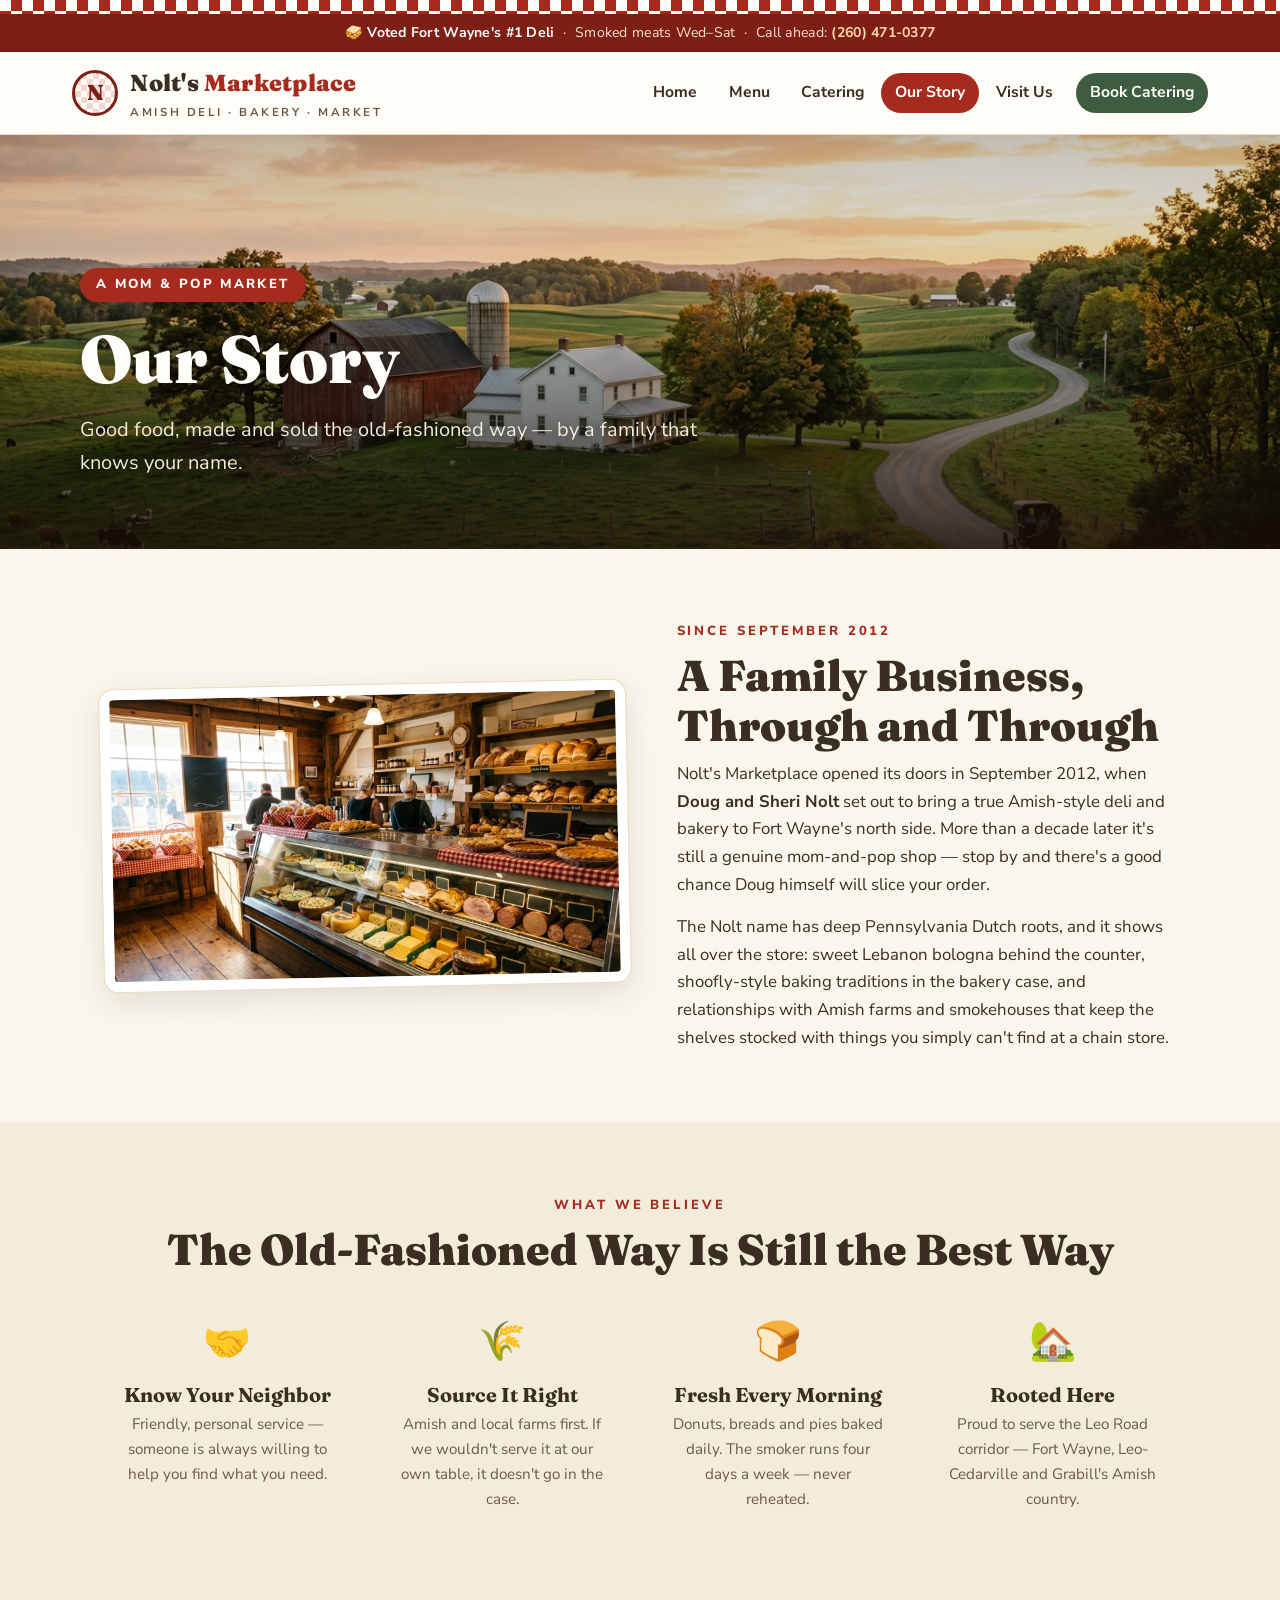
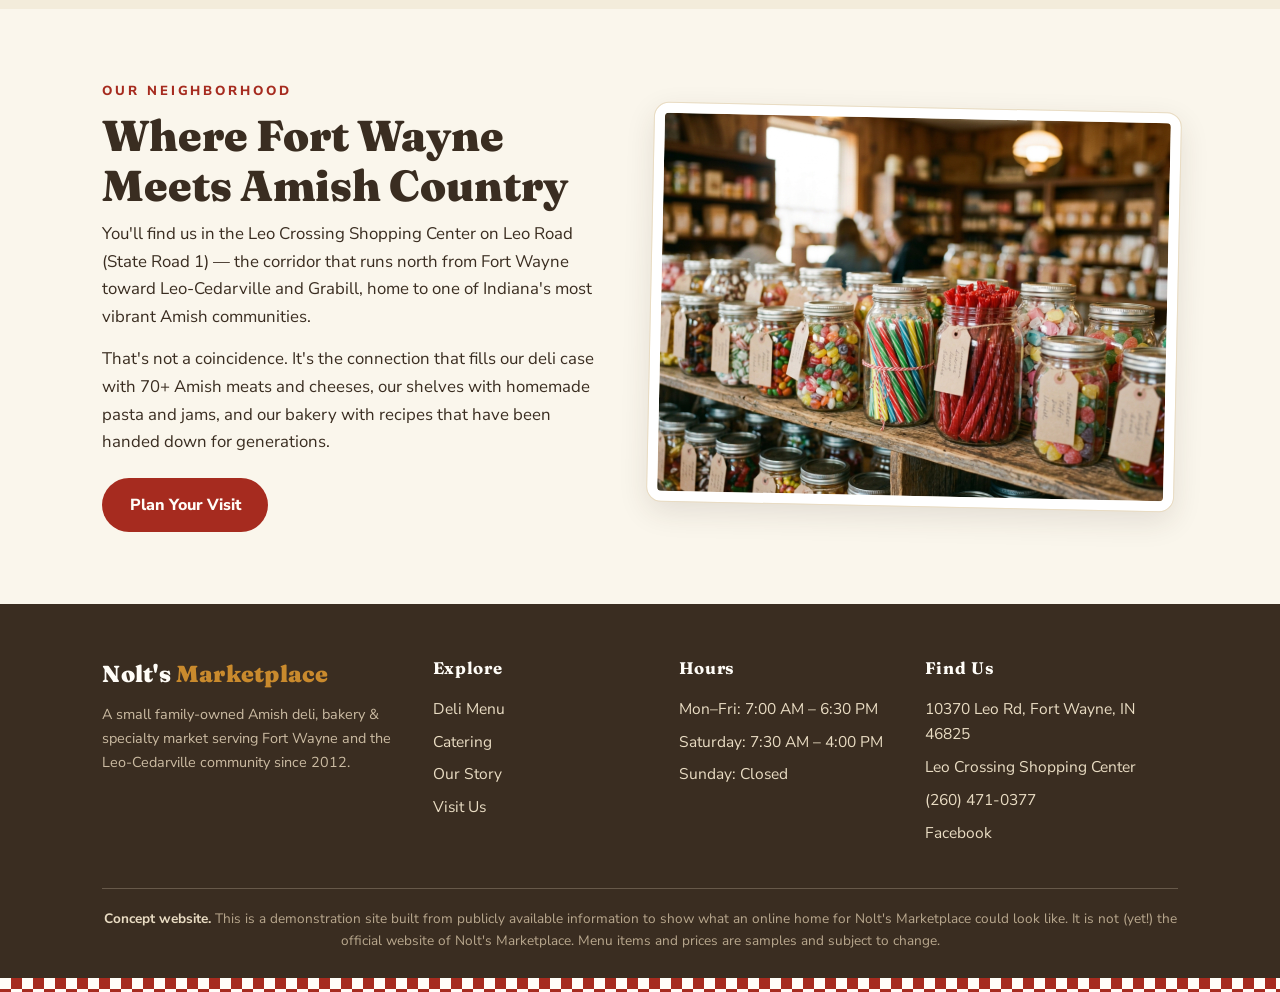
==== about.html @ 396b7263 "v1: concept website for Nolt's Marketplace built from public information Five-page static site (home" ====
<!DOCTYPE html>
<html lang="en">
<head>
<meta charset="UTF-8">
<meta name="viewport" content="width=device-width, initial-scale=1.0">
<title>Our Story — Nolt's Marketplace · Fort Wayne, IN</title>
<meta name="description" content="The story of Nolt's Marketplace — a family-owned Amish deli, bakery and market on Leo Road in Fort Wayne, run by Doug and Sheri Nolt since 2012.">
<link rel="icon" href="data:image/svg+xml,<svg xmlns='http://www.w3.org/2000/svg' viewBox='0 0 100 100'><rect width='50' height='50' fill='%23a62b1f'/><rect x='50' y='50' width='50' height='50' fill='%23a62b1f'/><rect x='50' width='50' height='50' fill='%23fffdf8'/><rect y='50' width='50' height='50' fill='%23fffdf8'/></svg>">
<link rel="stylesheet" href="css/style.css">
</head>
<body>

<div class="gingham"></div>
<div class="topbar">🥪 <strong>Voted Fort Wayne's #1 Deli</strong> &nbsp;·&nbsp; Smoked meats Wed–Sat &nbsp;·&nbsp; Call ahead: <a href="tel:+12604710377">(260) 471-0377</a></div>

<header class="site">
  <div class="nav-row">
    <a class="brand" href="index.html">
      <span class="brand-mark">N</span>
      <span>
        <span class="brand-name">Nolt's <span>Marketplace</span></span>
        <span class="brand-tag">Amish Deli · Bakery · Market</span>
      </span>
    </a>
    <nav class="main">
      <a href="index.html">Home</a>
      <a href="menu.html">Menu</a>
      <a href="catering.html">Catering</a>
      <a href="about.html" class="active">Our Story</a>
      <a href="visit.html">Visit Us</a>
      <a href="catering.html" class="cta">Book Catering</a>
    </nav>
  </div>
</header>

<section class="hero hero--page">
  <img class="hero-bg" src="assets/countryside.png" alt="Northeast Indiana countryside at golden hour with a white farmhouse, red barn and a distant horse-drawn buggy">
  <div class="wrap hero-inner">
    <span class="kicker">A mom &amp; pop market</span>
    <h1>Our Story</h1>
    <p class="lede">Good food, made and sold the old-fashioned way — by a family that knows your name.</p>
  </div>
</section>

<section class="block">
  <div class="wrap">
    <div class="split">
      <div class="split-img"><img src="assets/hero-deli-clean.png" alt="The deli counter at Nolt's Marketplace, stocked with meats, cheeses and fresh salads"></div>
      <div>
        <p class="eyebrow">Since September 2012</p>
        <h2>A Family Business, Through and Through</h2>
        <p>Nolt's Marketplace opened its doors in September 2012, when <strong>Doug and Sheri Nolt</strong> set out to bring a true Amish-style deli and bakery to Fort Wayne's north side. More than a decade later it's still a genuine mom-and-pop shop — stop by and there's a good chance Doug himself will slice your order.</p>
        <p style="margin-top:0.9rem">The Nolt name has deep Pennsylvania Dutch roots, and it shows all over the store: sweet Lebanon bologna behind the counter, shoofly-style baking traditions in the bakery case, and relationships with Amish farms and smokehouses that keep the shelves stocked with things you simply can't find at a chain store.</p>
      </div>
    </div>
  </div>
</section>

<section class="block block--deep">
  <div class="wrap center">
    <p class="eyebrow">What We Believe</p>
    <h2>The Old-Fashioned Way Is Still the Best Way</h2>
    <div class="grid grid-4">
      <div class="value">
        <div class="ico">🤝</div>
        <h3>Know Your Neighbor</h3>
        <p>Friendly, personal service — someone is always willing to help you find what you need.</p>
      </div>
      <div class="value">
        <div class="ico">🌾</div>
        <h3>Source It Right</h3>
        <p>Amish and local farms first. If we wouldn't serve it at our own table, it doesn't go in the case.</p>
      </div>
      <div class="value">
        <div class="ico">🍞</div>
        <h3>Fresh Every Morning</h3>
        <p>Donuts, breads and pies baked daily. The smoker runs four days a week — never reheated.</p>
      </div>
      <div class="value">
        <div class="ico">🏡</div>
        <h3>Rooted Here</h3>
        <p>Proud to serve the Leo Road corridor — Fort Wayne, Leo-Cedarville and Grabill's Amish country.</p>
      </div>
    </div>
  </div>
</section>

<section class="block">
  <div class="wrap">
    <div class="split rev">
      <div>
        <p class="eyebrow">Our Neighborhood</p>
        <h2>Where Fort Wayne Meets Amish Country</h2>
        <p>You'll find us in the Leo Crossing Shopping Center on Leo Road (State Road 1) — the corridor that runs north from Fort Wayne toward Leo-Cedarville and Grabill, home to one of Indiana's most vibrant Amish communities.</p>
        <p style="margin-top:0.9rem">That's not a coincidence. It's the connection that fills our deli case with 70+ Amish meats and cheeses, our shelves with homemade pasta and jams, and our bakery with recipes that have been handed down for generations.</p>
        <p style="margin-top:1.4rem"><a class="btn btn-red" href="visit.html">Plan Your Visit</a></p>
      </div>
      <div class="split-img"><img src="assets/candy.png" alt="Glass jars of old-fashioned candies on wooden country-store shelves"></div>
    </div>
  </div>
</section>

<footer class="site">
  <div class="wrap">
    <div class="cols">
      <div>
        <span class="brand-name">Nolt's <span style="color:var(--gold)">Marketplace</span></span>
        <p class="small">A small family-owned Amish deli, bakery &amp; specialty market serving Fort Wayne and the Leo-Cedarville community since 2012.</p>
      </div>
      <div>
        <h4>Explore</h4>
        <ul>
          <li><a href="menu.html">Deli Menu</a></li>
          <li><a href="catering.html">Catering</a></li>
          <li><a href="about.html">Our Story</a></li>
          <li><a href="visit.html">Visit Us</a></li>
        </ul>
      </div>
      <div>
        <h4>Hours</h4>
        <ul>
          <li>Mon–Fri: 7:00 AM – 6:30 PM</li>
          <li>Saturday: 7:30 AM – 4:00 PM</li>
          <li>Sunday: Closed</li>
        </ul>
      </div>
      <div>
        <h4>Find Us</h4>
        <ul>
          <li>10370 Leo Rd, Fort Wayne, IN 46825</li>
          <li>Leo Crossing Shopping Center</li>
          <li><a href="tel:+12604710377">(260) 471-0377</a></li>
          <li><a href="https://www.facebook.com/p/Nolts-Marketplace-100056649443318/" target="_blank" rel="noopener">Facebook</a></li>
        </ul>
      </div>
    </div>
    <div class="footnote">
      <strong>Concept website.</strong> This is a demonstration site built from publicly available information to show what an online home for Nolt's Marketplace could look like. It is not (yet!) the official website of Nolt's Marketplace. Menu items and prices are samples and subject to change.
    </div>
  </div>
</footer>
<div class="gingham"></div>

</body>
</html>
---- css/style.css ----
/* ============================================================
   Nolt's Marketplace — warm country market / deli-café
   Palette: cream, wheat, barn red, walnut, forest green
   Signature motif: red & white checkered (gingham) borders,
   echoing the checkered border of their in-store sandwich menu.
   ============================================================ */

@import url('https://fonts.googleapis.com/css2?family=Fraunces:opsz,wght@9..144,500;9..144,600;9..144,700;9..144,900&family=Nunito+Sans:ital,wght@0,400;0,600;0,700;0,800;1,400&display=swap');

:root {
  --cream: #faf6ec;
  --cream-deep: #f3ecdb;
  --wheat: #e9dcc3;
  --red: #a62b1f;
  --red-dark: #7e1f16;
  --walnut: #3a2d21;
  --walnut-soft: #6b5a48;
  --forest: #3e5c3f;
  --gold: #c98a2d;
  --white: #fffdf8;
  --shadow: 0 10px 30px rgba(58, 45, 33, 0.12);
  --radius: 14px;
  --gingham: repeating-conic-gradient(var(--red) 0% 25%, #fffdf8 0% 50%) 0 0 / 22px 22px;
}

* { margin: 0; padding: 0; box-sizing: border-box; }

html { scroll-behavior: smooth; }

body {
  font-family: 'Nunito Sans', system-ui, sans-serif;
  background: var(--cream);
  color: var(--walnut);
  line-height: 1.65;
  font-size: 1.05rem;
}

img { max-width: 100%; display: block; }

h1, h2, h3, .serif {
  font-family: 'Fraunces', Georgia, serif;
  line-height: 1.15;
  color: var(--walnut);
}

a { color: var(--red); }

.wrap { max-width: 1120px; margin: 0 auto; padding: 0 1.4rem; }

/* ---------- signature checkered strip ---------- */
.gingham {
  height: 14px;
  background: var(--gingham);
}
.gingham--thin { height: 9px; background-size: 18px 18px; }

/* ---------- header ---------- */
.topbar {
  background: var(--red-dark);
  color: #f6e3d3;
  font-size: 0.88rem;
  text-align: center;
  padding: 0.45rem 1rem;
  letter-spacing: 0.02em;
}
.topbar strong { color: #fff; }
.topbar a { color: #ffd9a8; text-decoration: none; font-weight: 700; }

header.site {
  background: var(--white);
  border-bottom: 1px solid var(--wheat);
  position: sticky;
  top: 0;
  z-index: 50;
  box-shadow: 0 2px 14px rgba(58,45,33,0.06);
}
.nav-row {
  display: flex;
  align-items: center;
  justify-content: space-between;
  gap: 1rem;
  padding: 0.8rem 1.4rem;
  max-width: 1180px;
  margin: 0 auto;
  flex-wrap: wrap;
}
.brand { text-decoration: none; display: flex; align-items: center; gap: 0.75rem; }
.brand-mark {
  width: 46px; height: 46px; border-radius: 50%;
  background: var(--gingham);
  background-size: 12px 12px;
  border: 3px solid var(--red-dark);
  display: grid; place-items: center;
  font-family: 'Fraunces', serif; font-weight: 900; font-size: 1.35rem;
  color: var(--red-dark);
  /* white core so the N reads over the checks */
  box-shadow: inset 0 0 0 100px rgba(255,253,248,0.82);
}
.brand-name {
  font-family: 'Fraunces', serif;
  font-weight: 900;
  font-size: 1.45rem;
  color: var(--walnut);
  letter-spacing: 0.01em;
}
.brand-name span { color: var(--red); }
.brand-tag {
  display: block;
  font-family: 'Nunito Sans', sans-serif;
  font-size: 0.72rem;
  font-weight: 700;
  letter-spacing: 0.22em;
  text-transform: uppercase;
  color: var(--walnut-soft);
}
nav.main { display: flex; align-items: center; gap: 0.25rem; flex-wrap: wrap; }
nav.main a {
  text-decoration: none;
  color: var(--walnut);
  font-weight: 700;
  font-size: 0.98rem;
  padding: 0.45rem 0.85rem;
  border-radius: 999px;
  transition: background 0.15s, color 0.15s;
}
nav.main a:hover { background: var(--cream-deep); color: var(--red-dark); }
nav.main a.active { background: var(--red); color: #fffdf8; }
nav.main a.cta {
  background: var(--forest);
  color: #fffdf8;
  margin-left: 0.35rem;
}
nav.main a.cta:hover { background: #2f4830; color: #fff; }

/* ---------- hero ---------- */
.hero {
  position: relative;
  min-height: 78vh;
  display: flex;
  align-items: flex-end;
  color: #fffdf8;
  isolation: isolate;
  overflow: hidden;
}
.hero-bg {
  position: absolute; inset: 0;
  width: 100%; height: 100%;
  object-fit: cover;
  z-index: -2;
}
.hero::after {
  content: "";
  position: absolute; inset: 0;
  background: linear-gradient(180deg, rgba(30,20,12,0.25) 0%, rgba(30,20,12,0.08) 40%, rgba(26,16,9,0.82) 100%);
  z-index: -1;
}
.hero-inner { padding: 6rem 0 3.5rem; width: 100%; }
.hero .kicker {
  display: inline-block;
  background: var(--red);
  color: #fffdf8;
  font-weight: 800;
  font-size: 0.82rem;
  letter-spacing: 0.18em;
  text-transform: uppercase;
  padding: 0.4rem 1rem;
  border-radius: 999px;
  margin-bottom: 1.1rem;
}
.hero h1 {
  color: #fffdf8;
  font-size: clamp(2.4rem, 5.4vw, 4.2rem);
  font-weight: 900;
  max-width: 15ch;
  text-shadow: 0 3px 22px rgba(0,0,0,0.45);
}
.hero p.lede {
  max-width: 52ch;
  margin: 1rem 0 1.8rem;
  font-size: clamp(1.05rem, 1.7vw, 1.25rem);
  color: #f4ead9;
  text-shadow: 0 2px 12px rgba(0,0,0,0.5);
}
.hero .btns { display: flex; gap: 0.8rem; flex-wrap: wrap; margin-bottom: 1rem; }

/* hero variant for inner pages */
.hero--page { min-height: 46vh; }
.hero--page .hero-inner { padding: 4.5rem 0 2.6rem; }

/* ---------- buttons ---------- */
.btn {
  display: inline-block;
  text-decoration: none;
  font-weight: 800;
  font-size: 1rem;
  padding: 0.85rem 1.7rem;
  border-radius: 999px;
  transition: transform 0.12s, box-shadow 0.12s, background 0.15s;
}
.btn:hover { transform: translateY(-2px); box-shadow: 0 8px 22px rgba(0,0,0,0.22); }
.btn-red { background: var(--red); color: #fffdf8; }
.btn-red:hover { background: var(--red-dark); }
.btn-cream { background: #fffdf8; color: var(--red-dark); }
.btn-outline {
  background: transparent; color: #fffdf8;
  border: 2px solid rgba(255,253,248,0.75);
}
.btn-outline:hover { background: rgba(255,253,248,0.14); }
.btn-forest { background: var(--forest); color: #fffdf8; }
.btn-forest:hover { background: #2f4830; }

/* ---------- info strip ---------- */
.info-strip {
  background: var(--walnut);
  color: var(--wheat);
}
.info-strip .wrap {
  display: grid;
  grid-template-columns: repeat(auto-fit, minmax(230px, 1fr));
  gap: 0.5rem 2rem;
  padding: 1.1rem 1.4rem;
}
.info-strip .cell { display: flex; align-items: center; gap: 0.75rem; font-size: 0.98rem; }
.info-strip .cell strong { color: #fffdf8; display: block; font-size: 0.8rem; letter-spacing: 0.14em; text-transform: uppercase; color: var(--gold); }
.info-strip a { color: var(--wheat); text-decoration: none; }
.info-strip a:hover { color: #fff; text-decoration: underline; }
.info-ico { font-size: 1.5rem; line-height: 1; }

/* ---------- sections ---------- */
section.block { padding: 4.5rem 0; }
section.block--deep { background: var(--cream-deep); }
section.block--white { background: var(--white); }
.eyebrow {
  font-weight: 800;
  font-size: 0.82rem;
  letter-spacing: 0.22em;
  text-transform: uppercase;
  color: var(--red);
  margin-bottom: 0.5rem;
}
.block h2 { font-size: clamp(1.9rem, 3.6vw, 2.7rem); font-weight: 900; margin-bottom: 0.6rem; }
.block .sub { color: var(--walnut-soft); max-width: 62ch; margin-bottom: 2.2rem; font-size: 1.08rem; }
.center { text-align: center; }
.center .sub { margin-left: auto; margin-right: auto; }

/* ---------- cards ---------- */
.grid { display: grid; gap: 1.6rem; }
.grid-2 { grid-template-columns: repeat(auto-fit, minmax(300px, 1fr)); }
.grid-3 { grid-template-columns: repeat(auto-fit, minmax(260px, 1fr)); }
.grid-4 { grid-template-columns: repeat(auto-fit, minmax(230px, 1fr)); }

.card {
  background: var(--white);
  border-radius: var(--radius);
  overflow: hidden;
  box-shadow: var(--shadow);
  display: flex;
  flex-direction: column;
  transition: transform 0.18s, box-shadow 0.18s;
}
.card:hover { transform: translateY(-5px); box-shadow: 0 16px 40px rgba(58,45,33,0.18); }
.card img { height: 220px; width: 100%; object-fit: cover; }
.card .pad { padding: 1.3rem 1.4rem 1.5rem; flex: 1; display: flex; flex-direction: column; }
.card h3 { font-size: 1.35rem; font-weight: 700; margin-bottom: 0.4rem; }
.card p { color: var(--walnut-soft); font-size: 0.98rem; }
.card .more { margin-top: auto; padding-top: 0.9rem; font-weight: 800; text-decoration: none; color: var(--red); }
.card .more:hover { color: var(--red-dark); }
.card-top-check { border-top: 8px solid transparent; border-image: var(--gingham) 8; }

/* smoker schedule */
.smoker-day {
  background: var(--white);
  border-radius: var(--radius);
  box-shadow: var(--shadow);
  padding: 1.5rem 1.4rem 1.4rem;
  position: relative;
  border-top: 9px solid transparent;
  border-image: repeating-conic-gradient(var(--red) 0% 25%, #fffdf8 0% 50%) 9;
}
.smoker-day .day {
  font-weight: 800;
  font-size: 0.8rem;
  letter-spacing: 0.2em;
  text-transform: uppercase;
  color: var(--forest);
}
.smoker-day h3 { font-size: 1.3rem; margin: 0.3rem 0 0.35rem; }
.smoker-day .price { font-weight: 800; color: var(--red); font-size: 1.05rem; }
.smoker-day p { color: var(--walnut-soft); font-size: 0.95rem; margin-top: 0.35rem; }

/* ---------- split feature ---------- */
.split {
  display: grid;
  grid-template-columns: 1.05fr 1fr;
  gap: 3rem;
  align-items: center;
}
.split.rev { grid-template-columns: 1fr 1.05fr; }
.split-img {
  border-radius: var(--radius);
  overflow: hidden;
  box-shadow: var(--shadow);
  border: 10px solid #fff;
  outline: 1px solid var(--wheat);
  transform: rotate(-1.2deg);
}
.split.rev .split-img { transform: rotate(1.2deg); }
.split-img img { width: 100%; height: 100%; object-fit: cover; }
@media (max-width: 840px) {
  .split, .split.rev { grid-template-columns: 1fr; gap: 1.8rem; }
}

/* checklist */
ul.checks { list-style: none; margin-top: 1rem; }
ul.checks li {
  padding-left: 2rem;
  position: relative;
  margin-bottom: 0.65rem;
  color: var(--walnut);
}
ul.checks li::before {
  content: "✓";
  position: absolute; left: 0; top: 0;
  color: var(--forest);
  font-weight: 900;
  font-size: 1.1rem;
}

/* ---------- reviews ---------- */
.review {
  background: var(--white);
  border-radius: var(--radius);
  box-shadow: var(--shadow);
  padding: 1.8rem 1.7rem 1.5rem;
  position: relative;
}
.review::before {
  content: "\201C";
  font-family: 'Fraunces', serif;
  font-size: 4.2rem;
  color: var(--wheat);
  position: absolute;
  top: 0.4rem; left: 1.1rem;
  line-height: 1;
}
.review p { position: relative; font-size: 1.02rem; margin-bottom: 1rem; padding-top: 0.9rem; }
.review .who { font-weight: 800; color: var(--red-dark); font-size: 0.92rem; }
.review .stars { color: var(--gold); letter-spacing: 0.12em; margin-bottom: 0.2rem; }

/* ---------- banner CTA ---------- */
.banner {
  position: relative;
  color: #fffdf8;
  isolation: isolate;
  overflow: hidden;
  border-radius: var(--radius);
}
.banner img.bg { position: absolute; inset: 0; width: 100%; height: 100%; object-fit: cover; z-index: -2; }
.banner::after {
  content: "";
  position: absolute; inset: 0;
  background: linear-gradient(90deg, rgba(26,16,9,0.84) 0%, rgba(26,16,9,0.45) 60%, rgba(26,16,9,0.2) 100%);
  z-index: -1;
}
.banner .pad { padding: 3.4rem 2.6rem; max-width: 60%; }
.banner h2 { color: #fffdf8; font-size: clamp(1.7rem, 3vw, 2.4rem); margin-bottom: 0.7rem; }
.banner p { color: #f0e4d0; margin-bottom: 1.5rem; }
@media (max-width: 720px) { .banner .pad { max-width: 100%; padding: 2.4rem 1.6rem; } }

/* ---------- menu page ---------- */
.menu-board {
  background: var(--white);
  border: 12px solid transparent;
  border-image: var(--gingham) 12;
  box-shadow: var(--shadow);
  padding: clamp(1.4rem, 4vw, 3rem);
}
.menu-section { margin-bottom: 2.8rem; }
.menu-section:last-child { margin-bottom: 0; }
.menu-section > h3 {
  font-size: 1.7rem;
  font-weight: 900;
  color: var(--red-dark);
  display: flex;
  align-items: center;
  gap: 0.9rem;
  margin-bottom: 0.3rem;
}
.menu-section > h3::after {
  content: "";
  flex: 1;
  height: 7px;
  background: var(--gingham);
  background-size: 14px 14px;
  border-radius: 4px;
  opacity: 0.9;
}
.menu-section .note { color: var(--walnut-soft); font-size: 0.95rem; font-style: italic; margin-bottom: 1.2rem; }
.menu-items { display: grid; grid-template-columns: 1fr 1fr; gap: 0.35rem 2.6rem; }
@media (max-width: 760px) { .menu-items { grid-template-columns: 1fr; } }
.mi {
  display: grid;
  grid-template-columns: 1fr auto;
  gap: 0.2rem 1rem;
  padding: 0.7rem 0.2rem;
  border-bottom: 1px dashed var(--wheat);
}
.mi .n { font-weight: 800; font-size: 1.04rem; }
.mi .p { font-weight: 800; color: var(--red); white-space: nowrap; font-size: 1.02rem; }
.mi .d { grid-column: 1 / -1; color: var(--walnut-soft); font-size: 0.92rem; line-height: 1.5; }
.pill {
  display: inline-block;
  background: var(--cream-deep);
  color: var(--forest);
  font-size: 0.72rem;
  font-weight: 800;
  letter-spacing: 0.08em;
  text-transform: uppercase;
  border-radius: 999px;
  padding: 0.1rem 0.6rem;
  margin-left: 0.45rem;
  vertical-align: 2px;
}
.menu-photo {
  border-radius: var(--radius);
  overflow: hidden;
  box-shadow: var(--shadow);
  margin: 0.6rem 0 1.6rem;
}
.menu-photo img { width: 100%; height: 240px; object-fit: cover; }

/* ---------- catering packages ---------- */
.pkg {
  background: var(--white);
  border-radius: var(--radius);
  box-shadow: var(--shadow);
  overflow: hidden;
  display: flex;
  flex-direction: column;
}
.pkg .head {
  background: var(--walnut);
  color: var(--wheat);
  padding: 1.4rem 1.5rem 1.2rem;
}
.pkg.feature .head { background: var(--red-dark); }
.pkg .head h3 { color: #fffdf8; font-size: 1.45rem; }
.pkg .head .per { color: var(--gold); font-weight: 800; font-size: 1.15rem; }
.pkg .head .per small { color: var(--wheat); font-weight: 600; }
.pkg .body { padding: 1.4rem 1.5rem 1.6rem; flex: 1; display: flex; flex-direction: column; }
.pkg .body ul.checks { margin-top: 0; margin-bottom: 1.2rem; }
.pkg .body .btn { margin-top: auto; text-align: center; }
.badge-top {
  background: var(--gold);
  color: var(--walnut);
  font-size: 0.75rem;
  font-weight: 800;
  letter-spacing: 0.14em;
  text-transform: uppercase;
  text-align: center;
  padding: 0.35rem;
}

/* ---------- forms ---------- */
form.inquiry { display: grid; grid-template-columns: 1fr 1fr; gap: 1.1rem; }
form.inquiry .full { grid-column: 1 / -1; }
form.inquiry label { font-weight: 800; font-size: 0.9rem; display: block; margin-bottom: 0.3rem; }
form.inquiry input, form.inquiry select, form.inquiry textarea {
  width: 100%;
  font: inherit;
  padding: 0.75rem 0.9rem;
  border: 1.5px solid var(--wheat);
  border-radius: 10px;
  background: var(--white);
  color: var(--walnut);
}
form.inquiry input:focus, form.inquiry select:focus, form.inquiry textarea:focus {
  outline: 2px solid var(--red);
  border-color: transparent;
}
@media (max-width: 700px) { form.inquiry { grid-template-columns: 1fr; } }

/* ---------- hours table ---------- */
table.hours { width: 100%; border-collapse: collapse; }
table.hours td {
  padding: 0.7rem 0.4rem;
  border-bottom: 1px dashed var(--wheat);
  font-size: 1.02rem;
}
table.hours td:last-child { text-align: right; font-weight: 800; }
table.hours tr.closed td { color: var(--walnut-soft); }
table.hours tr.today td { color: var(--red-dark); font-weight: 800; }

.map-frame {
  border-radius: var(--radius);
  overflow: hidden;
  box-shadow: var(--shadow);
  border: 10px solid #fff;
  outline: 1px solid var(--wheat);
}
.map-frame iframe { display: block; width: 100%; height: 420px; border: 0; }

/* ---------- big stat / values ---------- */
.value {
  text-align: center;
  padding: 1.6rem 1.2rem;
}
.value .ico { font-size: 2.4rem; margin-bottom: 0.6rem; }
.value h3 { font-size: 1.25rem; margin-bottom: 0.35rem; }
.value p { color: var(--walnut-soft); font-size: 0.95rem; }

/* ---------- footer ---------- */
footer.site {
  background: var(--walnut);
  color: var(--wheat);
  margin-top: 0;
}
footer.site .cols {
  display: grid;
  grid-template-columns: 1.4fr 1fr 1fr 1.2fr;
  gap: 2.2rem;
  padding: 3.2rem 0 2.2rem;
}
@media (max-width: 860px) { footer.site .cols { grid-template-columns: 1fr 1fr; } }
@media (max-width: 540px) { footer.site .cols { grid-template-columns: 1fr; } }
footer.site h4 {
  font-family: 'Fraunces', serif;
  color: #fffdf8;
  font-size: 1.05rem;
  margin-bottom: 0.8rem;
  letter-spacing: 0.04em;
}
footer.site a { color: var(--wheat); text-decoration: none; }
footer.site a:hover { color: #fff; text-decoration: underline; }
footer.site ul { list-style: none; }
footer.site li { margin-bottom: 0.45rem; font-size: 0.97rem; }
footer.site .brand-name { color: #fffdf8; }
footer.site p.small { font-size: 0.9rem; color: #cbbba2; margin-top: 0.6rem; }
.footnote {
  border-top: 1px solid rgba(233,220,195,0.25);
  padding: 1.2rem 0 1.6rem;
  font-size: 0.85rem;
  color: #b9a88e;
  text-align: center;
}
.footnote strong { color: var(--wheat); }

/* ---------- misc ---------- */
.tip {
  background: #fdf3e3;
  border-left: 5px solid var(--gold);
  border-radius: 0 10px 10px 0;
  padding: 1rem 1.3rem;
  font-size: 0.98rem;
  margin: 1.6rem 0;
}
.tip strong { color: var(--red-dark); }

@media (max-width: 640px) {
  .hero { min-height: 66vh; }
  .hero-inner { padding-top: 4rem; }
  nav.main { justify-content: center; width: 100%; }
  .nav-row { justify-content: center; }
}
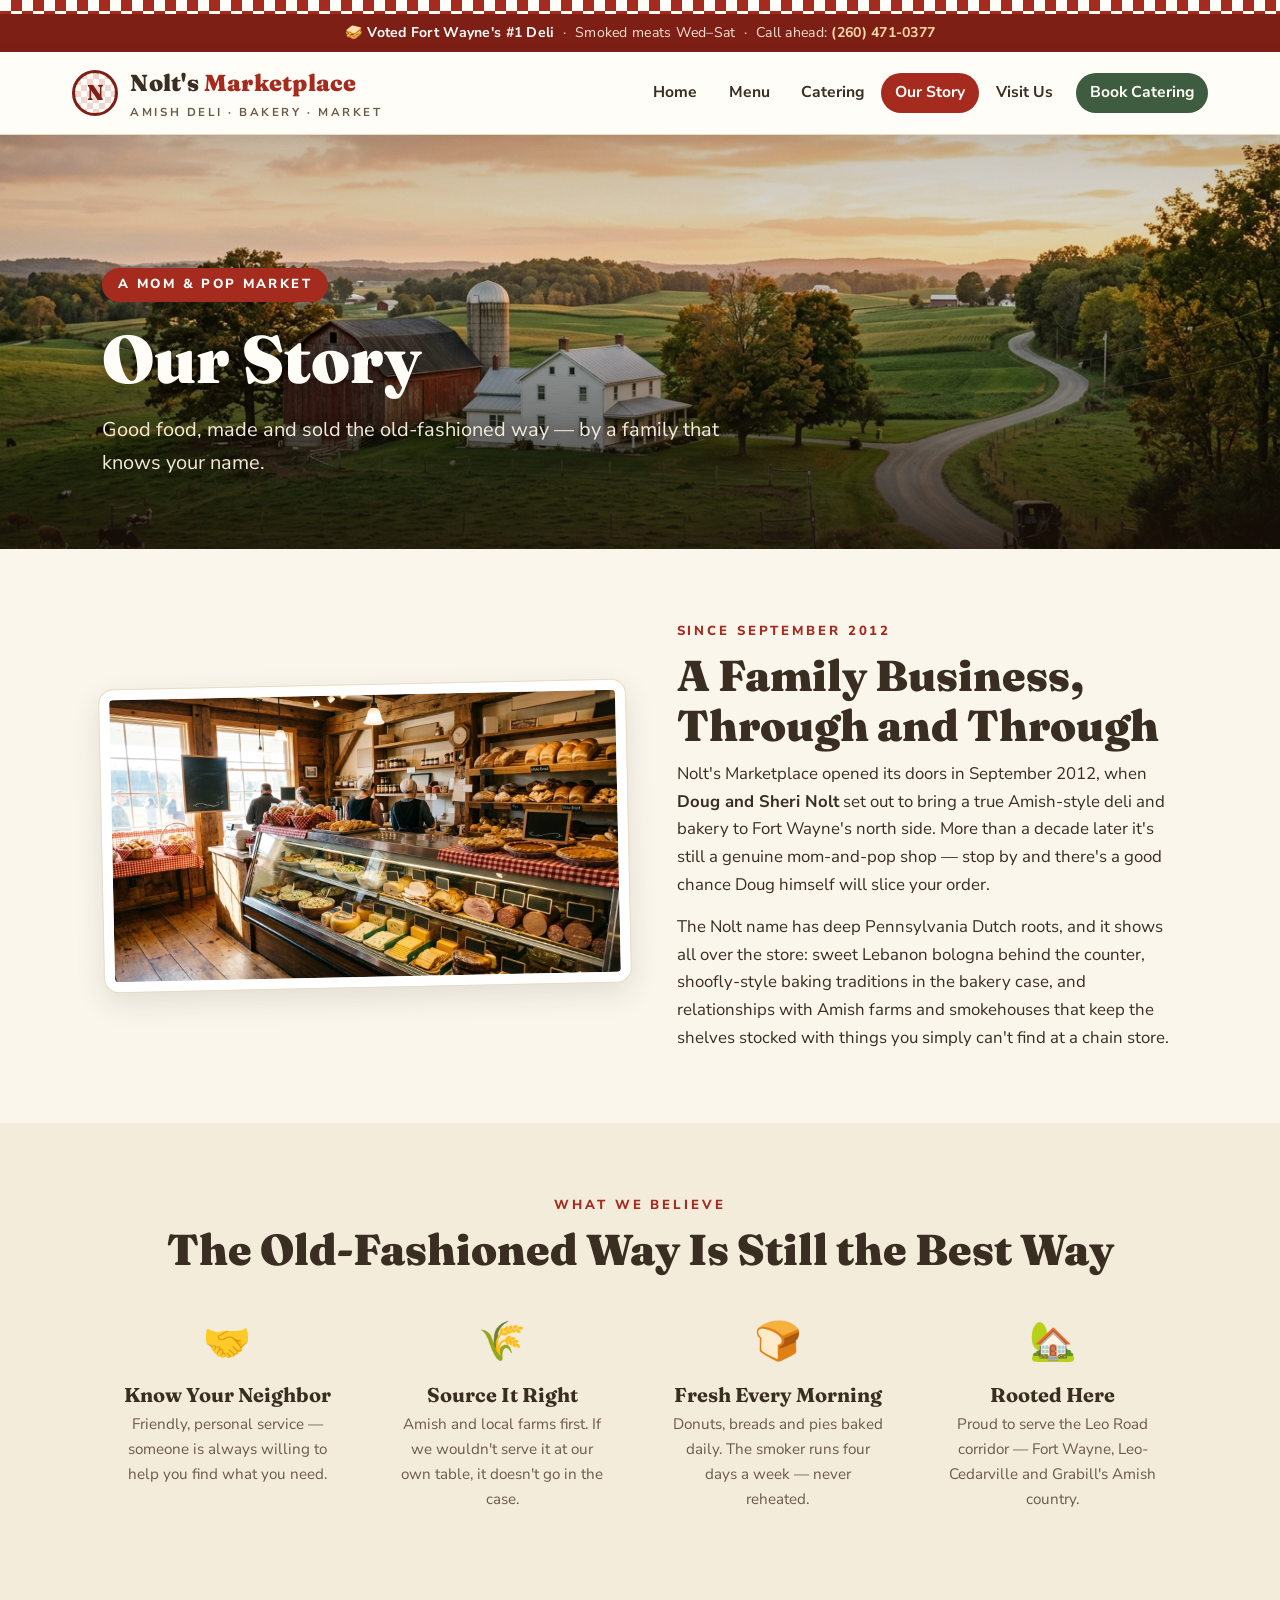
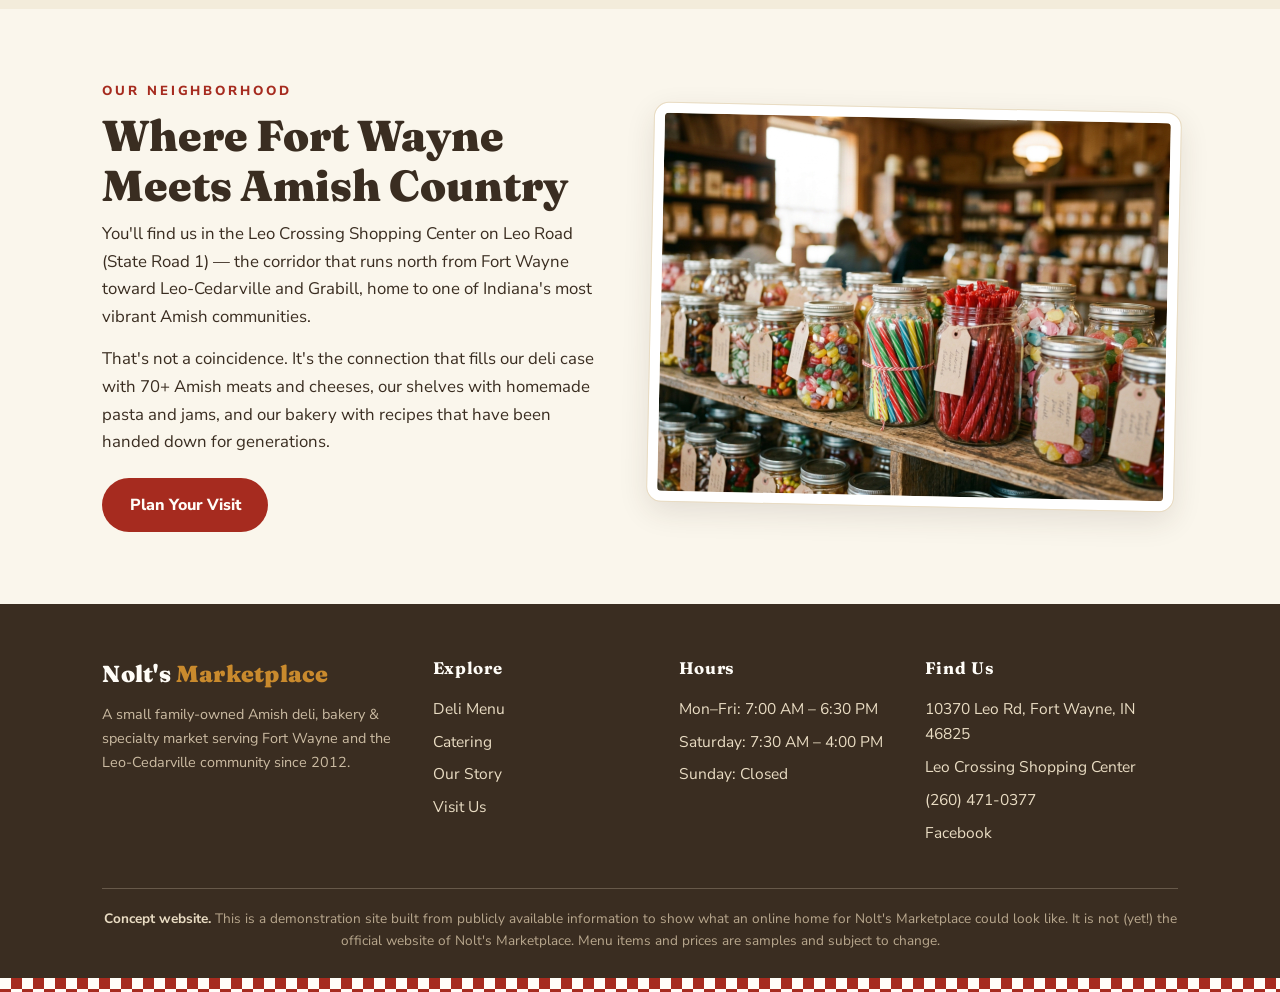
==== commit 2e1a4443: "Add privacy-friendly analytics (GoatCounter, no cookies, host+path only) Co-Authored-By: Claude Fabl" ====
--- a/about.html
+++ b/about.html
@@ -141,5 +141,10 @@
 </footer>
 <div class="gingham"></div>
 
+<script>
+  // Privacy-friendly analytics (GoatCounter) - no cookies, records host+path only
+  window.goatcounter = { path: function(p) { return location.host + p; } };
+</script>
+<script data-goatcounter="https://alreadydone.goatcounter.com/count" async src="//gc.zgo.at/count.js"></script>
 </body>
 </html>
--- a/css/style.css
+++ b/css/style.css
@@ -154,7 +154,7 @@
   background: linear-gradient(180deg, rgba(30,20,12,0.25) 0%, rgba(30,20,12,0.08) 40%, rgba(26,16,9,0.82) 100%);
   z-index: -1;
 }
-.hero-inner { padding: 6rem 0 3.5rem; width: 100%; }
+.hero-inner { padding-top: 6rem; padding-bottom: 3.5rem; width: 100%; }
 .hero .kicker {
   display: inline-block;
   background: var(--red);
@@ -185,7 +185,7 @@
 
 /* hero variant for inner pages */
 .hero--page { min-height: 46vh; }
-.hero--page .hero-inner { padding: 4.5rem 0 2.6rem; }
+.hero--page .hero-inner { padding-top: 4.5rem; padding-bottom: 2.6rem; }
 
 /* ---------- buttons ---------- */
 .btn {
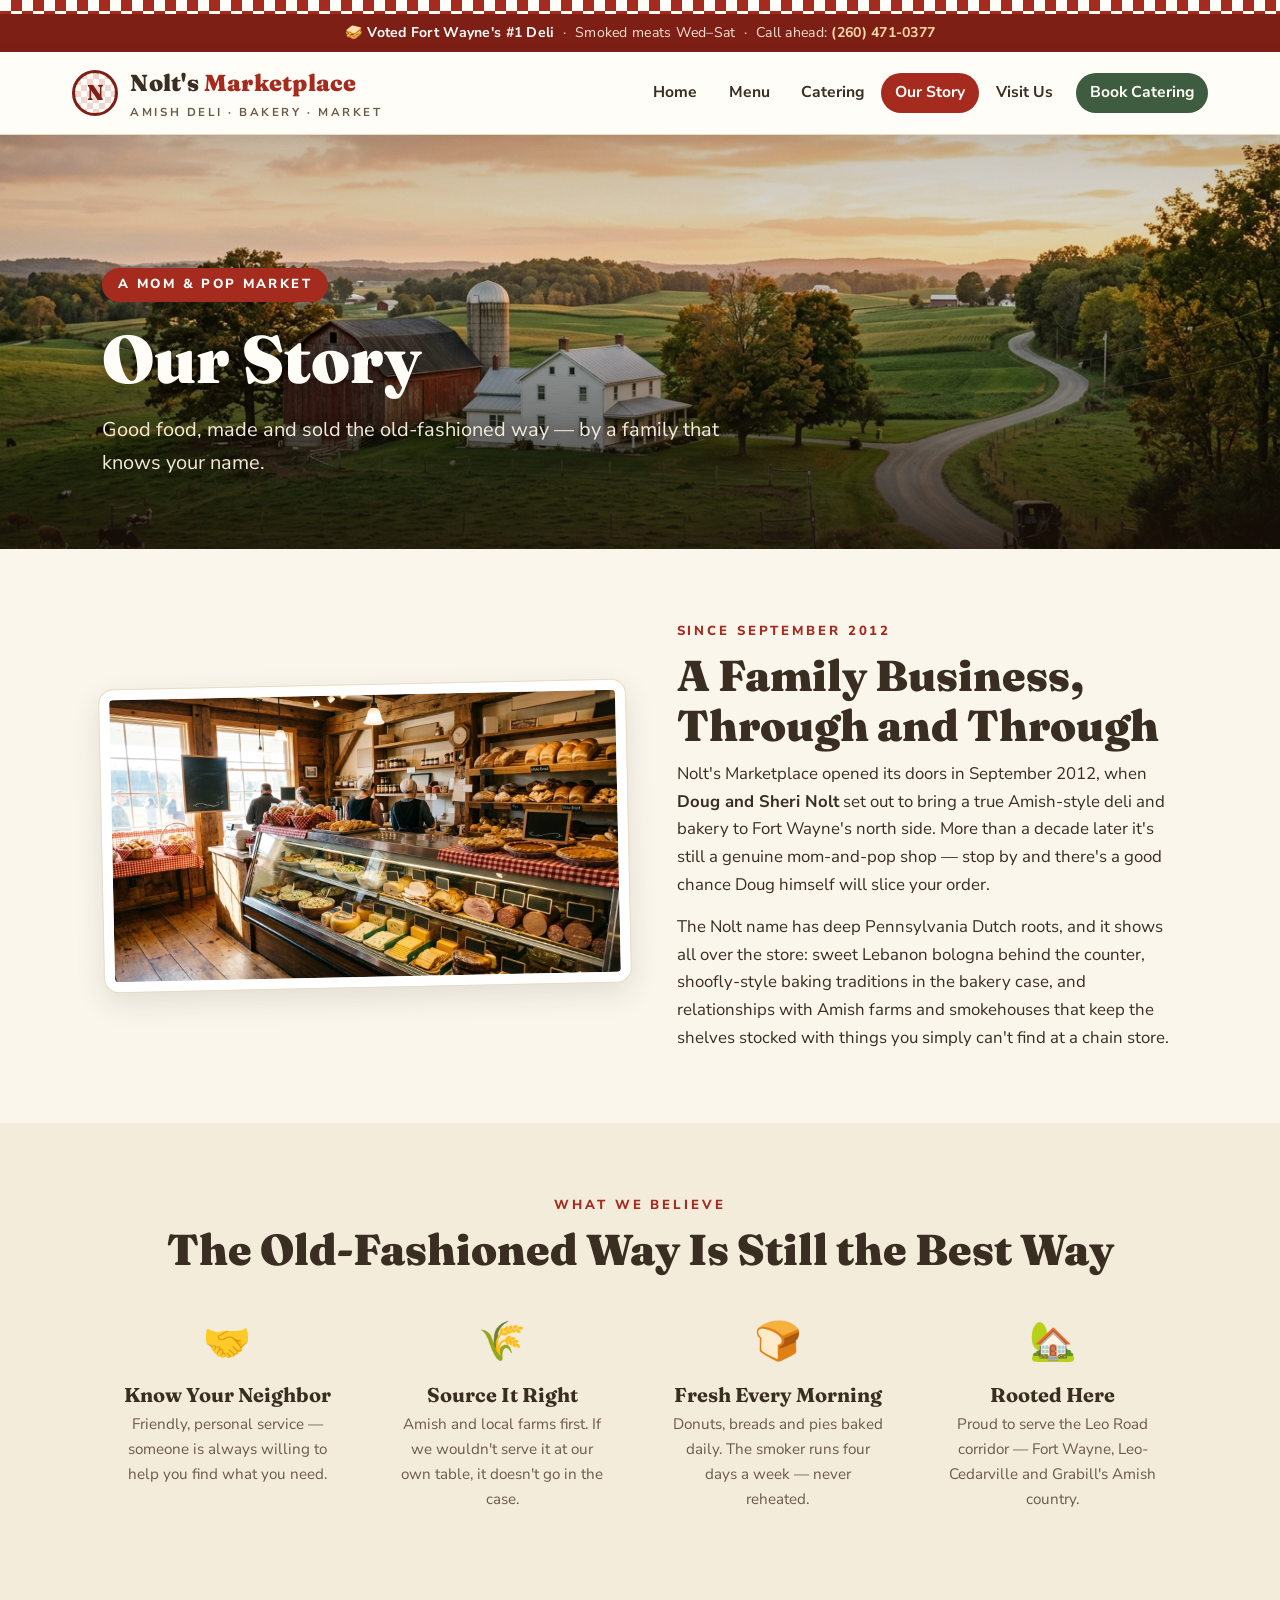
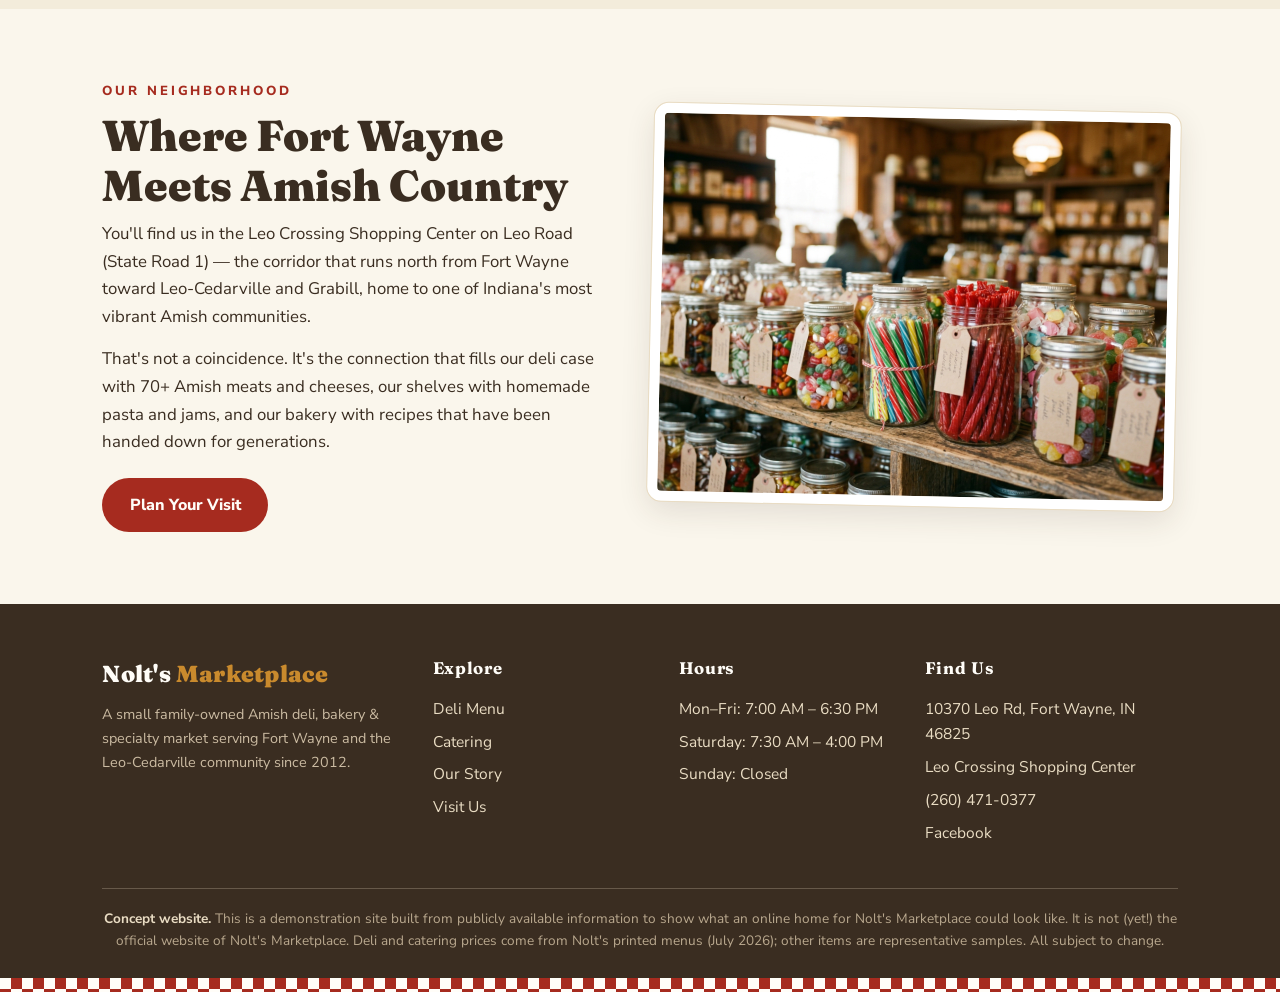
==== commit 66c0518c: "Catering: real prices from Nolt's printed trifold + pamphlet branding + blessed-day sign-off - Cater" ====
--- a/about.html
+++ b/about.html
@@ -135,7 +135,7 @@
       </div>
     </div>
     <div class="footnote">
-      <strong>Concept website.</strong> This is a demonstration site built from publicly available information to show what an online home for Nolt's Marketplace could look like. It is not (yet!) the official website of Nolt's Marketplace. Menu items and prices are samples and subject to change.
+      <strong>Concept website.</strong> This is a demonstration site built from publicly available information to show what an online home for Nolt's Marketplace could look like. It is not (yet!) the official website of Nolt's Marketplace. Deli and catering prices come from Nolt's printed menus (July 2026); other items are representative samples. All subject to change.
     </div>
   </div>
 </footer>
@@ -145,6 +145,6 @@
   // Privacy-friendly analytics (GoatCounter) - no cookies, records host+path only
   window.goatcounter = { path: function(p) { return location.host + p; } };
 </script>
-<script data-goatcounter="https://alreadydone.goatcounter.com/count" async src="//gc.zgo.at/count.js"></script>
+<script data-goatcounter="https://flylow3d.goatcounter.com/count" async src="//gc.zgo.at/count.js"></script>
 </body>
 </html>
--- a/css/style.css
+++ b/css/style.css
@@ -5,7 +5,7 @@
    echoing the checkered border of their in-store sandwich menu.
    ============================================================ */
 
-@import url('https://fonts.googleapis.com/css2?family=Fraunces:opsz,wght@9..144,500;9..144,600;9..144,700;9..144,900&family=Nunito+Sans:ital,wght@0,400;0,600;0,700;0,800;1,400&display=swap');
+@import url('https://fonts.googleapis.com/css2?family=Fraunces:opsz,wght@9..144,500;9..144,600;9..144,700;9..144,900&family=Nunito+Sans:ital,wght@0,400;0,600;0,700;0,800;1,400&family=Luckiest+Guy&family=Caveat:wght@600;700&display=swap');
 
 :root {
   --cream: #faf6ec;
@@ -17,6 +17,7 @@
   --walnut-soft: #6b5a48;
   --forest: #3e5c3f;
   --gold: #c98a2d;
+  --stamp: #d94a3a; /* the brighter red of their printed catering trifold */
   --white: #fffdf8;
   --shadow: 0 10px 30px rgba(58, 45, 33, 0.12);
   --radius: 14px;
@@ -545,6 +546,48 @@
 }
 .footnote strong { color: var(--wheat); }
 
+/* ---------- pamphlet branding ----------
+   Echoes Nolt's printed catering trifold: chunky red stamped
+   all-caps headings, handwritten red script accents. */
+.stamp-h {
+  font-family: 'Luckiest Guy', 'Fraunces', cursive;
+  font-weight: 400;
+  color: var(--stamp) !important;
+  text-transform: uppercase;
+  letter-spacing: 0.05em;
+}
+.script-tagline {
+  font-family: 'Caveat', cursive;
+  font-weight: 700;
+  color: var(--stamp);
+  font-size: clamp(1.6rem, 3vw, 2.1rem);
+  line-height: 1.2;
+  transform: rotate(-1.2deg);
+  margin: -0.1rem 0 0.7rem;
+}
+
+/* ---------- blessed sign-off (how every Nolt's visit ends) ---------- */
+.blessed {
+  background: var(--white);
+  border-top: 1px solid var(--wheat);
+  padding: 3.2rem 1.4rem 3.4rem;
+  text-align: center;
+}
+.blessed .script-line {
+  display: inline-block;
+  font-family: 'Caveat', cursive;
+  font-weight: 700;
+  font-size: clamp(2.3rem, 5.5vw, 3.4rem);
+  color: var(--stamp);
+  line-height: 1.05;
+  transform: rotate(-1.5deg);
+}
+.blessed .note {
+  color: var(--walnut-soft);
+  font-size: 0.98rem;
+  margin-top: 0.7rem;
+}
+
 /* ---------- misc ---------- */
 .tip {
   background: #fdf3e3;
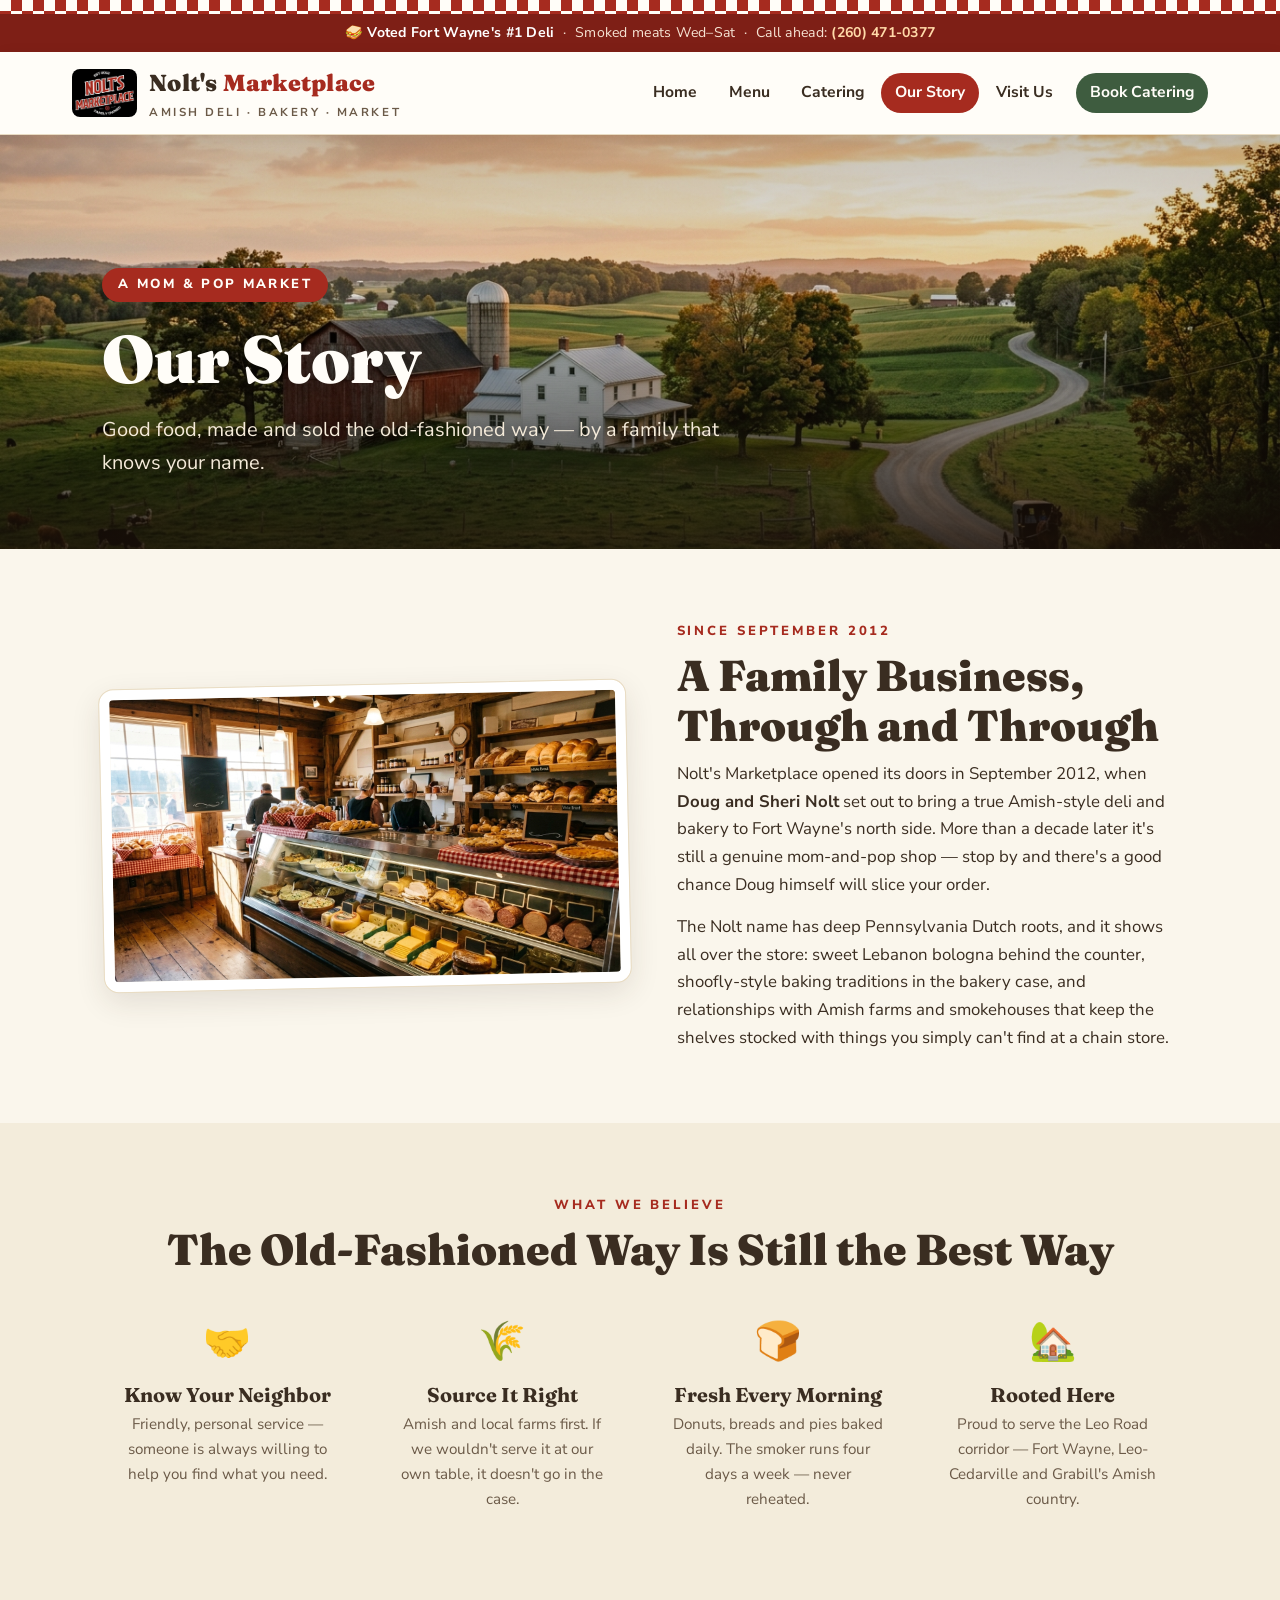
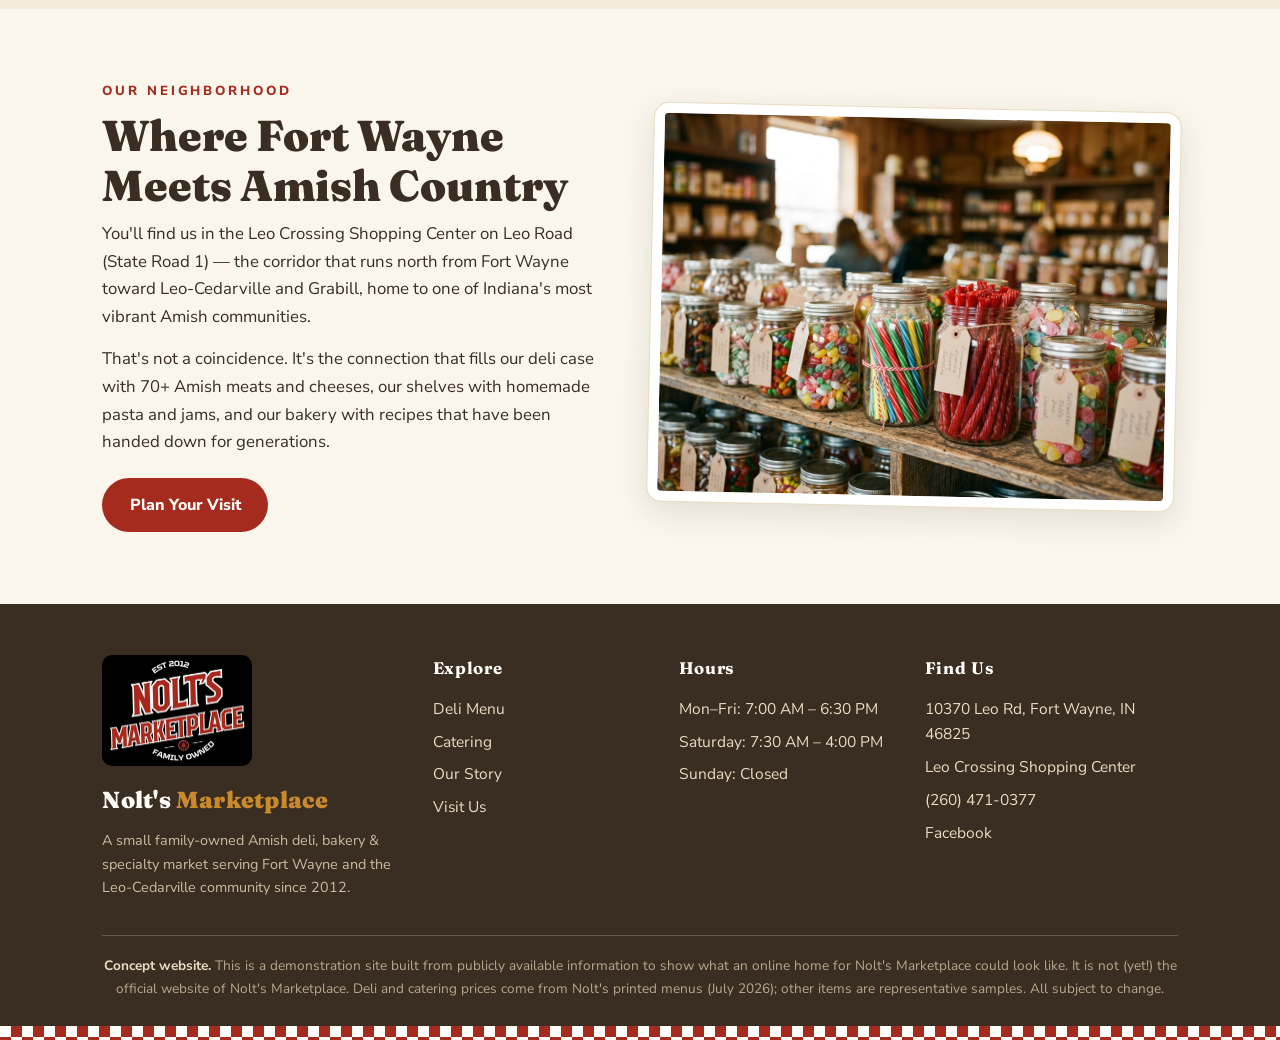
==== commit 4bc58cb8: "Brand: use the real Nolt's logo (from owner) in header, footer & favicon Replaces the made-up checke" ====
--- a/about.html
+++ b/about.html
@@ -5,7 +5,7 @@
 <meta name="viewport" content="width=device-width, initial-scale=1.0">
 <title>Our Story — Nolt's Marketplace · Fort Wayne, IN</title>
 <meta name="description" content="The story of Nolt's Marketplace — a family-owned Amish deli, bakery and market on Leo Road in Fort Wayne, run by Doug and Sheri Nolt since 2012.">
-<link rel="icon" href="data:image/svg+xml,<svg xmlns='http://www.w3.org/2000/svg' viewBox='0 0 100 100'><rect width='50' height='50' fill='%23a62b1f'/><rect x='50' y='50' width='50' height='50' fill='%23a62b1f'/><rect x='50' width='50' height='50' fill='%23fffdf8'/><rect y='50' width='50' height='50' fill='%23fffdf8'/></svg>">
+<link rel="icon" href="assets/favicon.png">
 <link rel="stylesheet" href="css/style.css">
 </head>
 <body>
@@ -16,7 +16,7 @@
 <header class="site">
   <div class="nav-row">
     <a class="brand" href="index.html">
-      <span class="brand-mark">N</span>
+      <img class="brand-mark-img" src="assets/logo-nolts.png" alt="Nolt's Marketplace — Est. 2012, Family Owned">
       <span>
         <span class="brand-name">Nolt's <span>Marketplace</span></span>
         <span class="brand-tag">Amish Deli · Bakery · Market</span>
@@ -104,6 +104,7 @@
   <div class="wrap">
     <div class="cols">
       <div>
+        <img class="footer-logo" src="assets/logo-nolts.png" alt="Nolt's Marketplace logo">
         <span class="brand-name">Nolt's <span style="color:var(--gold)">Marketplace</span></span>
         <p class="small">A small family-owned Amish deli, bakery &amp; specialty market serving Fort Wayne and the Leo-Cedarville community since 2012.</p>
       </div>
--- a/css/style.css
+++ b/css/style.css
@@ -96,6 +96,19 @@
   color: var(--red-dark);
   /* white core so the N reads over the checks */
   box-shadow: inset 0 0 0 100px rgba(255,253,248,0.82);
+}
+/* the real Nolt's logo (black plaque, red varsity letters, wagon wheel) */
+.brand-mark-img {
+  height: 48px;
+  width: auto;
+  display: block;
+  border-radius: 8px;
+}
+.footer-logo {
+  width: 150px;
+  border-radius: 10px;
+  display: block;
+  margin-bottom: 0.9rem;
 }
 .brand-name {
   font-family: 'Fraunces', serif;
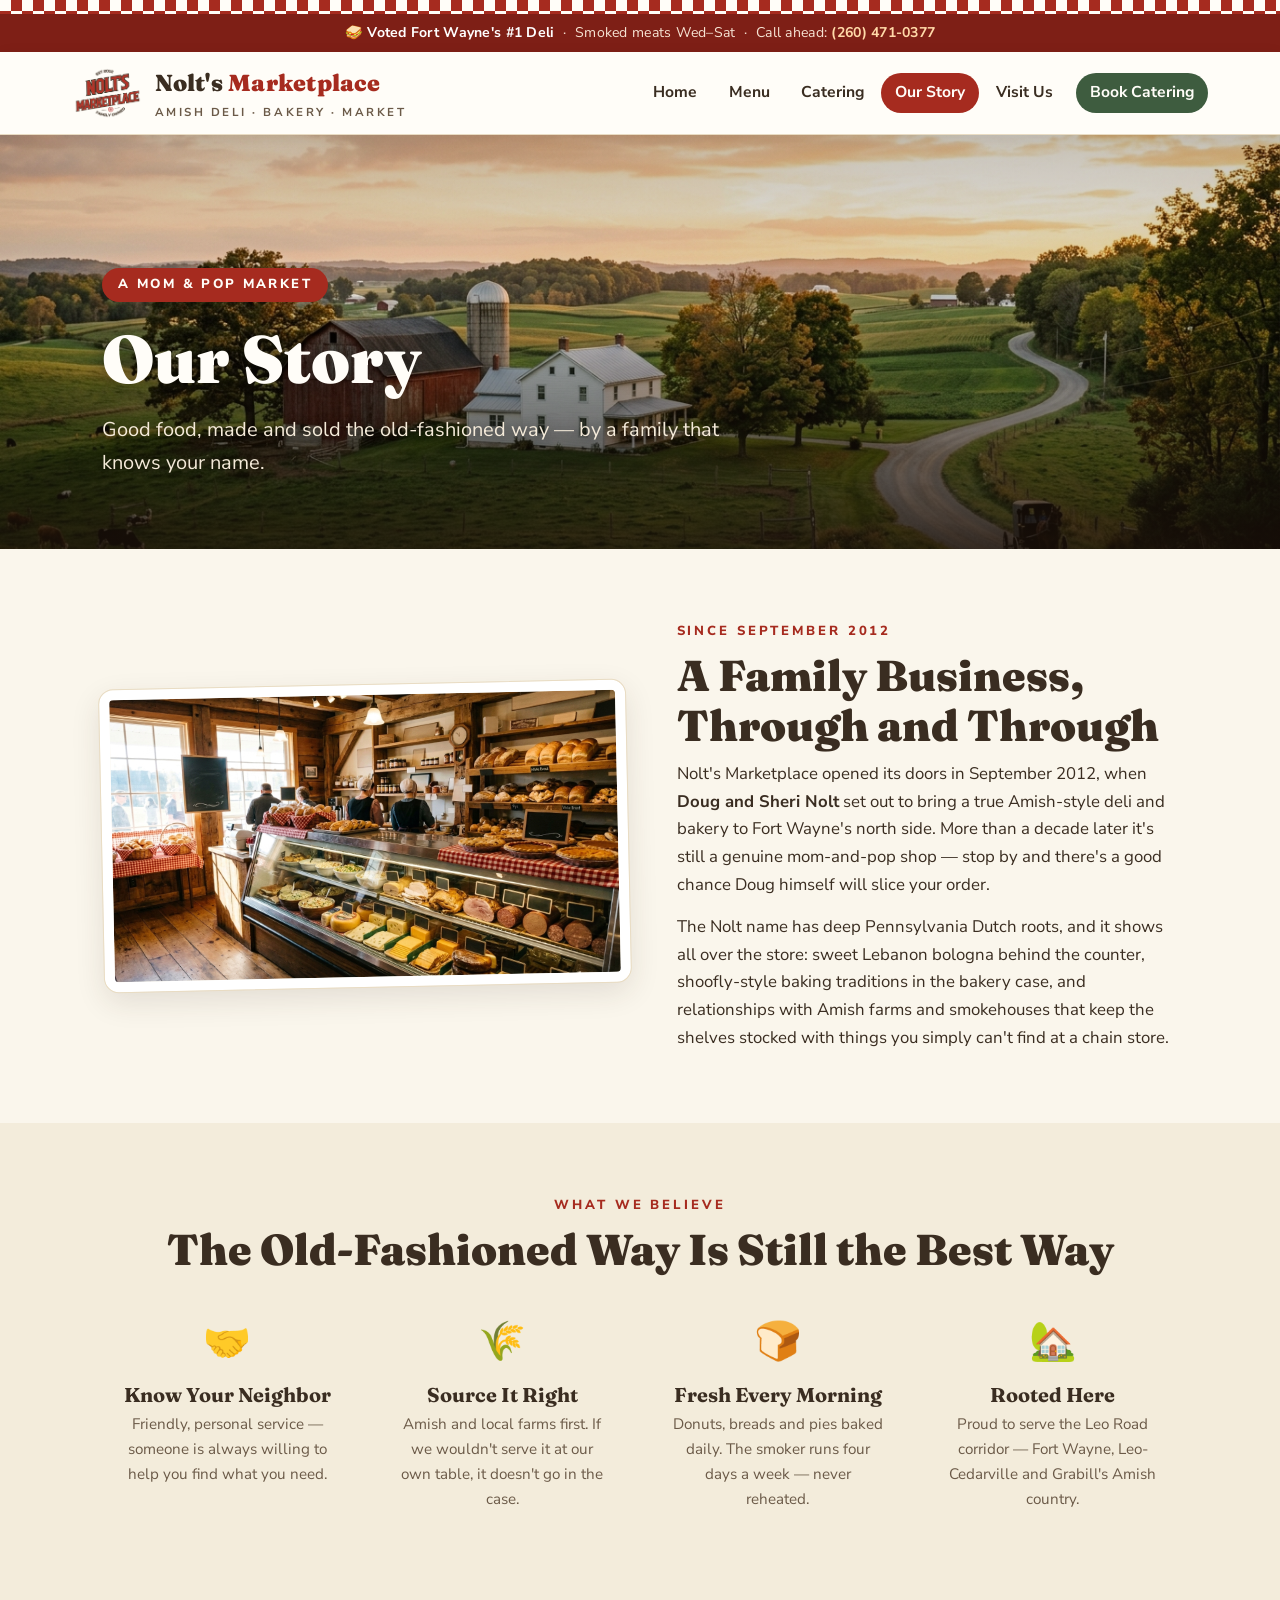
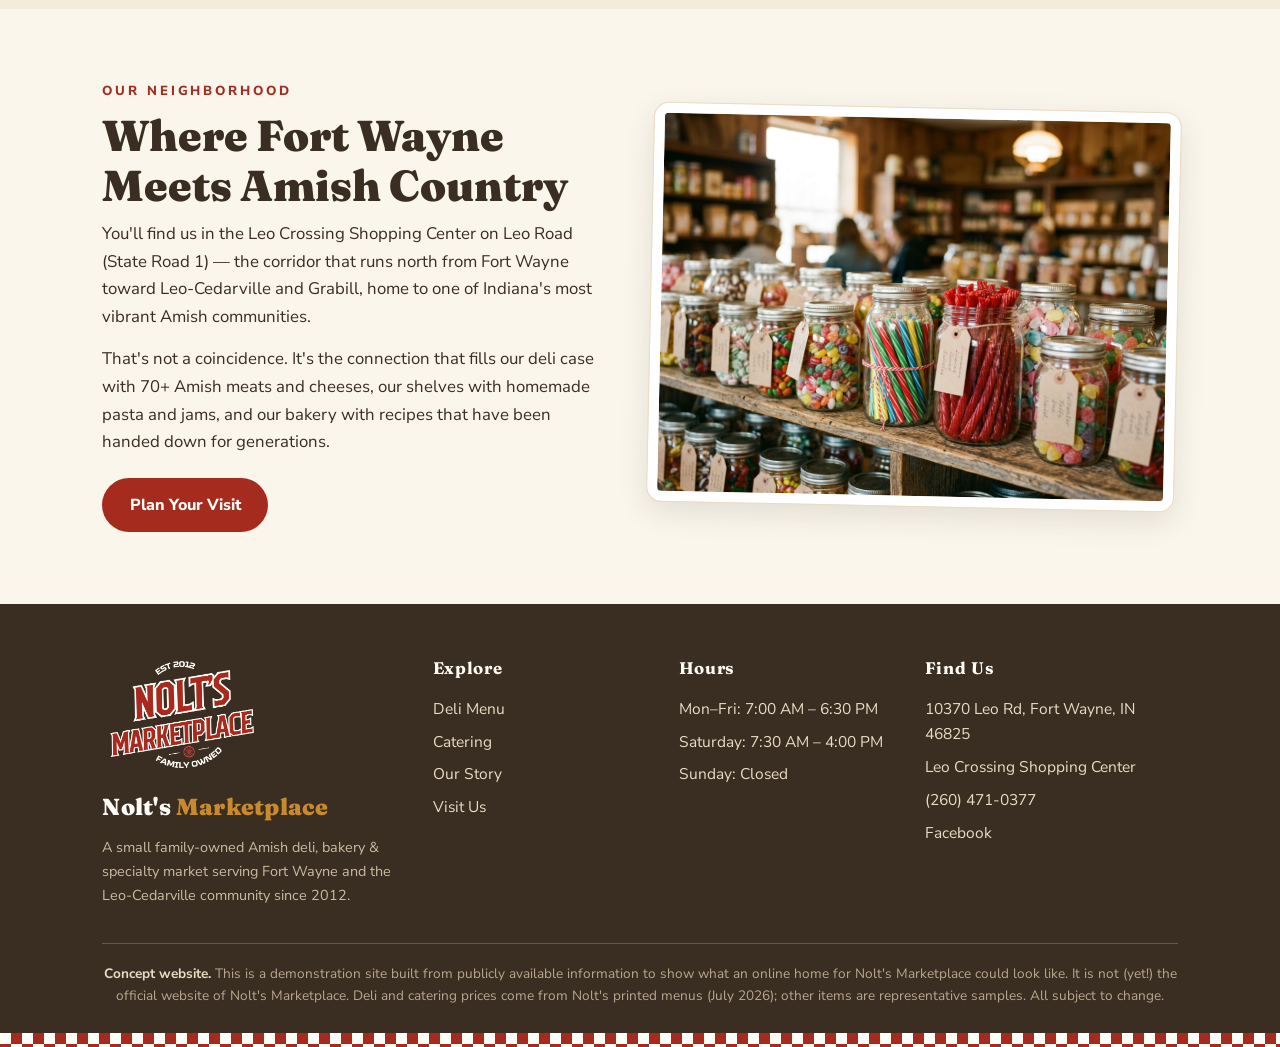
==== commit 5cfce9c8: "Logo: transparent variants matched to site backgrounds Un-composited the logo from its black backgro" ====
--- a/about.html
+++ b/about.html
@@ -16,7 +16,7 @@
 <header class="site">
   <div class="nav-row">
     <a class="brand" href="index.html">
-      <img class="brand-mark-img" src="assets/logo-nolts.png" alt="Nolt's Marketplace — Est. 2012, Family Owned">
+      <img class="brand-mark-img" src="assets/logo-nolts-light.png" alt="Nolt's Marketplace — Est. 2012, Family Owned">
       <span>
         <span class="brand-name">Nolt's <span>Marketplace</span></span>
         <span class="brand-tag">Amish Deli · Bakery · Market</span>
@@ -104,7 +104,7 @@
   <div class="wrap">
     <div class="cols">
       <div>
-        <img class="footer-logo" src="assets/logo-nolts.png" alt="Nolt's Marketplace logo">
+        <img class="footer-logo" src="assets/logo-nolts-dark.png" alt="Nolt's Marketplace logo">
         <span class="brand-name">Nolt's <span style="color:var(--gold)">Marketplace</span></span>
         <p class="small">A small family-owned Amish deli, bakery &amp; specialty market serving Fort Wayne and the Leo-Cedarville community since 2012.</p>
       </div>
--- a/css/style.css
+++ b/css/style.css
@@ -99,14 +99,12 @@
 }
 /* the real Nolt's logo (black plaque, red varsity letters, wagon wheel) */
 .brand-mark-img {
-  height: 48px;
+  height: 52px;
   width: auto;
   display: block;
-  border-radius: 8px;
 }
 .footer-logo {
-  width: 150px;
-  border-radius: 10px;
+  width: 160px;
   display: block;
   margin-bottom: 0.9rem;
 }
